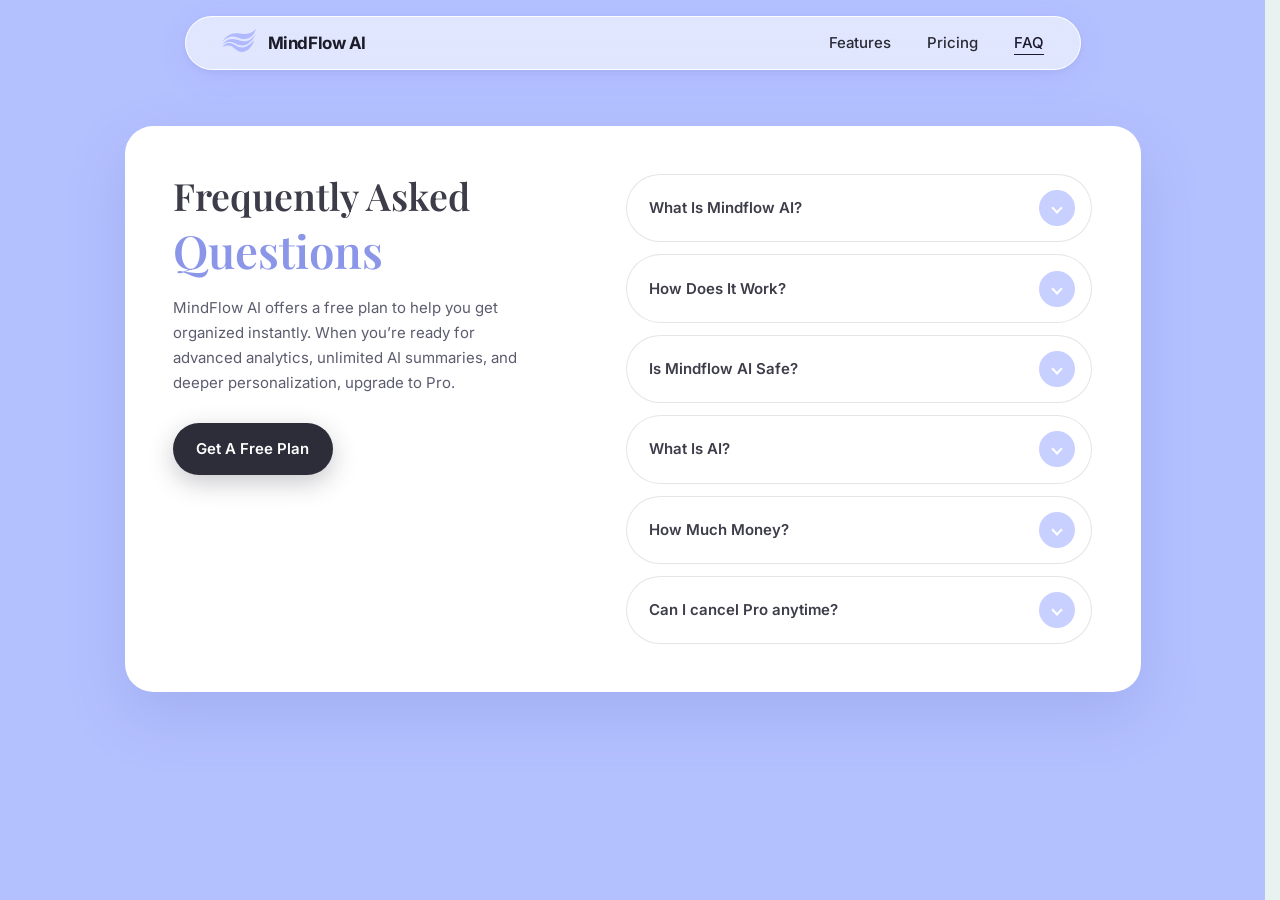
==== faq.html @ 8a4a2164 "first commit" ====
<!DOCTYPE html>
<!--
  FAQ page — intro on the left, accordion on the right (stacks on small screens).
  Uses native <details>/<summary> so open/close works without JavaScript.
  Shared header + button styles: styles.css; purple page background + card: faq.css.
-->
<html lang="en">
  <head>
    <meta charset="UTF-8" />
    <meta name="viewport" content="width=device-width, initial-scale=1.0" />
    <title>FAQ — MindFlow AI</title>
    <link rel="preconnect" href="https://fonts.googleapis.com" />
    <link rel="preconnect" href="https://fonts.gstatic.com" crossorigin />
    <link
      href="https://fonts.googleapis.com/css2?family=Inter:wght@400;500;600;700&family=Playfair+Display:ital,wght@0,500;0,600;0,700;1,500&display=swap"
      rel="stylesheet"
    />
    <link rel="stylesheet" href="styles.css" />
    <!-- after styles.css so FAQ page can override body background -->
    <link rel="stylesheet" href="faq.css" />
  </head>
  <!-- page-faq = swap body background and hook FAQ-only rules -->
  <body class="page-faq">
    <header class="site-header" id="top">
      <div class="header-inner">
        <a href="index.html#top" class="logo-link">
          <!-- decorative wave icon; “MindFlow AI” text carries the name for screen readers -->
          <span class="logo-mark" aria-hidden="true">
            <img
              class="logo-img"
              src="resources/logo.svg"
              alt=""
              width="44"
              height="36"
              decoding="async"
            />
          </span>
          <span class="logo-text">MindFlow AI</span>
        </a>
        <nav class="nav-primary" aria-label="Main">
          <ul class="nav-list">
            <li><a href="index.html#services">Features</a></li>
            <li><a href="price.html">Pricing</a></li>
            <!-- this page -->
            <li><a href="faq.html" aria-current="page">FAQ</a></li>
          </ul>
        </nav>
      </div>
    </header>

    <main class="faq-main">
      <!-- container class comes from styles.css (padding + max-width); faq-shell tweaks max-width -->
      <div class="faq-shell container">
        <!-- one big white card; CSS grid splits intro vs accordion from 900px up -->
        <div class="faq-card">
          <div class="faq-intro">
            <!-- two spans = two lines + different colors (serif from --font-serif in :root) -->
            <h1 class="faq-page-title">
              <span class="faq-title-line1">Frequently Asked</span>
              <span class="faq-title-line2">Questions</span>
            </h1>
            <p class="faq-lead">
              MindFlow AI offers a free plan to help you get organized instantly. When you’re ready for advanced
              analytics, unlimited AI summaries, and deeper personalization, upgrade to Pro.
            </p>
            <!-- sends people to the signup strip on the home page -->
            <a href="index.html#cta" class="btn btn--primary">Get A Free Plan</a>
          </div>

          <!-- region label helps screen readers jump to the Q&A block -->
          <div class="faq-list" role="region" aria-label="Frequently asked questions">
            <!-- [open] on <details> is what drives the round → rounded rectangle + rotated chevron -->
            <details class="faq-item">
              <summary class="faq-summary">
                <span class="faq-q">What Is Mindflow AI?</span>
                <!-- chevron is visual only; summary itself is the accessible control -->
                <span class="faq-toggle" aria-hidden="true"><span class="faq-chevron"></span></span>
              </summary>
              <div class="faq-answer">
                <p>
                  MindFlow AI is a study assistant that connects to your courses and materials to summarize content,
                  build flashcards, quizzes, and a clear weekly plan so you spend less time organizing and more time
                  learning.
                </p>
              </div>
            </details>

            <!-- rest of the FAQ rows = same idea: summary + hidden answer until you click -->
            <details class="faq-item">
              <summary class="faq-summary">
                <span class="faq-q">How Does It Work?</span>
                <span class="faq-toggle" aria-hidden="true"><span class="faq-chevron"></span></span>
              </summary>
              <div class="faq-answer">
                <p>
                  You add your syllabi, notes, or uploads. The assistant structures deadlines, highlights what to study
                  next, and answers questions based on your own materials—not generic web answers.
                </p>
              </div>
            </details>

            <details class="faq-item">
              <summary class="faq-summary">
                <span class="faq-q">Is Mindflow AI Safe?</span>
                <span class="faq-toggle" aria-hidden="true"><span class="faq-chevron"></span></span>
              </summary>
              <div class="faq-answer">
                <p>
                  Your data is encrypted in transit and stored with industry-standard practices. We don’t sell your
                  content to advertisers, and you can delete your account and data at any time from settings.
                </p>
              </div>
            </details>

            <details class="faq-item">
              <summary class="faq-summary">
                <span class="faq-q">What Is AI?</span>
                <span class="faq-toggle" aria-hidden="true"><span class="faq-chevron"></span></span>
              </summary>
              <div class="faq-answer">
                <p>
                  Here, “AI” means models that read and summarize your study materials and generate practice questions
                  and plans. You stay in control: you can edit, dismiss, or regenerate anything the assistant suggests.
                </p>
              </div>
            </details>

            <details class="faq-item">
              <summary class="faq-summary">
                <span class="faq-q">How Much Money?</span>
                <span class="faq-toggle" aria-hidden="true"><span class="faq-chevron"></span></span>
              </summary>
              <div class="faq-answer">
                <p>
                  The free plan covers core organization and a limited number of AI actions each month. Pro unlocks
                  unlimited summaries, advanced analytics, and deeper personalization—see the Pricing section on the home
                  page for current rates.
                </p>
              </div>
            </details>

            <details class="faq-item">
              <summary class="faq-summary">
                <span class="faq-q">Can I cancel Pro anytime?</span>
                <span class="faq-toggle" aria-hidden="true"><span class="faq-chevron"></span></span>
              </summary>
              <div class="faq-answer">
                <p>
                  Yes. You can downgrade to the free plan whenever you like; you’ll keep access to Pro features until the
                  end of your billing period.
                </p>
              </div>
            </details>
          </div>
        </div>
      </div>
    </main>
  </body>
</html>
---- styles.css ----
/* width/height now include content + padding + border, which makes layouts easier and more predictable.*/
*,
*::before,
*::after {
  box-sizing: border-box;
}

/* shared colors and spacing tokens — change :root to restyle the whole page */
:root {
  --font-sans: "Inter", system-ui, sans-serif;
  --font-serif: "Playfair Display", Georgia, serif;
  --color-text: #1a1a2e;
  --color-muted: #5c5c6f;
  --color-white: #fff;
  --lavender: #e8e4f3;
  --mint: #d4f4ec;
  --blue-soft: #d6e8ff;
  --pink-soft: #fde8f0;
  --purple-tint: #c4b5fd;
  --accent-dark: #2d2d3a;
  --shadow-soft: 0 20px 50px rgba(99, 102, 241, 0.12);
  --radius: 16px;
  --radius-lg: 24px;
  --header-h: 72px;
  --mesh-base-color: #f5f8fc;
  --ease-out-soft: cubic-bezier(0.22, 1, 0.36, 1);
  --ease-spring: cubic-bezier(0.34, 1.3, 0.64, 1);
  --duration-reveal: 0.7s;
  --duration-fast: 0.22s;
}

@keyframes anim-slide-up {
  from {
    transform: translateY(1.35rem);
  }
  to {
    transform: translateY(0);
  }
}

@keyframes anim-slide-scale {
  from {
    transform: translateY(1rem) scale(0.98);
  }
  to {
    transform: translateY(0) scale(1);
  }
}

@keyframes about-avatar-hover-breathe {
  0%,
  100% {
    transform: translateY(0);
  }
  50% {
    transform: translateY(-8px);
  }
}

/* smooth scroll when you click anchor links */
html {
  scroll-behavior: smooth;
  /* same tone as the top of the page gradient — avoids a hairline at the viewport edge */
  background-color: #e8f3f0;
  min-height: 100%;
  /* keeps viewport width stable when switching long vs short pages (no header “jump”) */
  scrollbar-gutter: stable;
}

@supports not (scrollbar-gutter: stable) {
  html {
    overflow-y: scroll;
  }
}

/* page background: smooth base gradient + soft blobs (top radial kept inside the viewport so it doesn’t seam) */
body {
  margin: 0;
  min-height: 100vh;
  font-family: var(--font-sans);
  font-size: 1rem;
  line-height: 1.6;
  color: var(--color-text);
  background-color: #e8f3f0;
  /* one mesh for the whole page (header + main); hero no longer adds a second layer on top */
  background-image:
    radial-gradient(ellipse 120% 95% at 50% 8%, rgba(125, 211, 252, 0.36), transparent 62%),
    radial-gradient(ellipse 85% 65% at 28% 20%, rgba(196, 181, 253, 0.2), transparent 55%),
    radial-gradient(ellipse 80% 58% at 82% 32%, rgba(125, 211, 252, 0.18), transparent 52%),
    radial-gradient(ellipse 72% 58% at 8% 28%, rgba(233, 213, 255, 0.4), transparent 52%),
    radial-gradient(ellipse 78% 62% at 94% 22%, rgba(251, 207, 232, 0.44), transparent 52%),
    radial-gradient(ellipse 100% 75% at 50% 108%, rgba(186, 230, 253, 0.38), transparent 58%),
    radial-gradient(ellipse 58% 48% at 18% 88%, rgba(125, 211, 252, 0.34), transparent 48%),
    radial-gradient(circle at 48% 40%, rgba(110, 231, 183, 0.4), transparent 52%),
    radial-gradient(ellipse 50% 45% at 82% 72%, rgba(196, 181, 253, 0.32), transparent 46%),
    linear-gradient(125deg, #d8f5ec 0%, #e8eefc 45%, #f0e9fb 100%);
  background-repeat: no-repeat;
  background-size: 100% 100%;
}

img {
  max-width: 100%;
  height: auto;
  display: block;
}

a {
  color: inherit;
  text-decoration: none;
}

a:hover {
  text-decoration: underline;
}

/* keeps content from stretching too wide on big monitors + side padding on phone */
.container {
  width: 100%;
  max-width: 1120px;
  margin-inline: auto;
  padding-inline: 1.25rem;
}

/* sticky area: transparent so the floating pill reads clearly */
.site-header#top {
  position: sticky;
  top: 0;
  z-index: 100;
  padding: 1rem 1.25rem;
  background: transparent;
}

/* centered glass “pill” bar */
.header-inner {
  display: flex;
  flex-direction: column;
  align-items: flex-start;
  gap: 1rem;
  width: 100%;
  max-width: min(56rem, calc(100% - 0.5rem));
  margin-inline: auto;
  padding: 0.75rem clamp(1.25rem, 4vw, 2.25rem);
  min-height: 0;

  background: rgba(255, 255, 255, 0.6);
  backdrop-filter: blur(10px);
  -webkit-backdrop-filter: blur(10px);
  border: 1px solid rgba(255, 255, 255, 0.9);
  border-radius: 9999px;
  box-shadow:
    0 8px 32px rgba(99, 102, 241, 0.1),
    0 2px 8px rgba(15, 23, 42, 0.06);
}

.logo-link {
  display: inline-flex;
  align-items: center;
  gap: 0.75rem;
  color: var(--color-text);
  position: relative;
  text-decoration: none;
}

.logo-link:hover {
  text-decoration: none;
  color: var(--color-muted);
}

.logo-mark {
  display: flex;
  align-items: center;
  flex-shrink: 0;
  line-height: 0;
}

.logo-img {
  display: block;
  height: 28px;
  width: auto;
}

/* brand name — bold sans-serif like the reference */
.logo-text {
  font-family: var(--font-sans);
  font-size: 1.0625rem;
  font-weight: 700;
  letter-spacing: -0.025em;
  line-height: 1;
  color: #1c1c28;
}

.nav-primary .nav-list {
  list-style: none;
  margin: 0;
  padding: 0;
  display: flex;
  flex-wrap: wrap;
  align-items: center;
  gap: 0.5rem clamp(1.5rem, 4vw, 2.25rem);
}

.nav-primary .nav-list > li > a {
  position: relative;
  font-size: 0.9375rem;
  font-weight: 500;
  color: #2a2a35;
  text-decoration: none;
  transition: color var(--duration-fast) ease;
}

/* underline animation on hover (pseudo element trick) */
.nav-primary .nav-list > li > a::after {
  content: "";
  position: absolute;
  left: 0;
  bottom: -0.2em;
  width: 100%;
  height: 1px;
  background: currentColor;
  transform: scaleX(0);
  transform-origin: left center;
  transition: transform 0.28s cubic-bezier(0.22, 1, 0.36, 1);
}

.nav-primary .nav-list > li > a:hover,
.nav-primary .nav-list > li > a:focus-visible {
  color: #14141c;
  text-decoration: none;
}

.nav-primary .nav-list > li > a:hover::after,
.nav-primary .nav-list > li > a:focus-visible::after {
  transform: scaleX(1);
}

@media (prefers-reduced-motion: reduce) {
  .nav-primary .nav-list > li > a::after {
    transition-duration: 0.01ms;
  }

  .hero-title,
  .hero-lead,
  .hero-actions,
  .hero-mockup {
    animation: none !important;
    transform: none !important;
  }

  [data-reveal],
  [data-reveal-stagger] > .about-card,
  [data-reveal-stagger] > .feature-card {
    animation: none !important;
    transform: none !important;
    transition: none !important;
  }

  .about-card:hover,
  .feature-card:hover,
  .demo-video-wrap:hover,
  .hero-mockup:hover img {
    transform: none;
  }

  .feature-card:hover .feature-visual img {
    transform: none;
  }

  .section.section--about#about .about-card:hover .about-avatar img {
    animation: none !important;
    transform: none;
  }

  .testimonial-card {
    transition: none;
  }

  .footer-links a:hover {
    transform: none;
  }
}

/* default vertical spacing for each big section */
.section {
  position: relative;
  padding-block: 3.5rem;
}

/* section headings — clamp() so font grows a bit on wider screens */
.section-title {
  font-family: var(--font-serif);
  font-size: clamp(1.75rem, 4vw, 2.25rem);
  font-weight: 600;
  text-align: center;
  margin: 0 0 2rem;
  line-height: 1.2;
}

.section-title--on-tint {
  color: var(--color-text);
}

/* hero: hide overflow so wide content doesnt cause sideways scroll */
.section.section--hero#hero {
  padding-block: 2.5rem 2.75rem;
  overflow: hidden;
}

/* content above the hero background */
.hero-layout {
  position: relative;
  z-index: 1;
  display: flex;
  flex-direction: column;
  gap: 2.5rem;
  align-items: stretch;
}

.hero-copy {
  position: relative;
}

.hero-title {
  font-family: var(--font-serif);
  font-size: clamp(2rem, 6vw, 3rem);
  font-weight: 600;
  line-height: 1.15;
  margin: 0 0 1rem;
  animation: anim-slide-up 0.75s var(--ease-out-soft) 0.08s both;
}

.hero-lead {
  margin: 0 0 1.75rem;
  font-size: 1.0625rem;
  color: var(--color-muted);
  max-width: 36ch;
  animation: anim-slide-up 0.75s var(--ease-out-soft) 0.2s both;
}

.hero-actions {
  display: flex;
  flex-wrap: wrap;
  gap: 0.75rem;
  align-items: center;
  animation: anim-slide-up 0.75s var(--ease-out-soft) 0.32s both;
}

.btn {
  display: inline-flex;
  align-items: center;
  justify-content: center;
  padding: 0.75rem 1.35rem;
  font-weight: 600;
  font-size: 0.9375rem;
  border-radius: 999px;
  border: 2px solid transparent;
  cursor: pointer;
  transition:
    transform 0.28s var(--ease-out-soft),
    box-shadow 0.28s var(--ease-out-soft),
    background 0.28s ease,
    color 0.28s ease,
    border-color 0.28s ease;
}

.btn:hover {
  text-decoration: none;
  transform: translateY(-2px);
}

.btn:active {
  transform: translateY(0);
  transition-duration: 0.1s;
}

.btn--primary {
  background: var(--accent-dark);
  color: var(--color-white);
  box-shadow: 0 8px 24px rgba(45, 45, 58, 0.25);
}

.btn--primary:hover,
.btn--primary:focus-visible {
  background: #9747ff;
  box-shadow: 0 12px 28px rgba(151, 71, 255, 0.35);
}

.btn--ghost {
  background: transparent;
  color: var(--accent-dark);
  border-color: rgba(45, 45, 58, 0.25);
}

.btn--ghost:hover,
.btn--ghost:focus-visible {
  color: #9747ff;
  border-color: #9747ff;
  background: transparent;
}

.btn--large {
  padding: 0.9rem 2rem;
  font-size: 1rem;
}

.hero-mockup {
  position: relative;
  margin: 0;
  animation: anim-slide-scale 0.95s var(--ease-out-soft) 0.38s both;
}

.hero-mockup img {
  width: 100%;
  height: auto;
  border-radius: var(--radius-lg);
  box-shadow: var(--shadow-soft);
  border: 1px solid rgba(99, 102, 241, 0.1);
  transition:
    transform 0.5s var(--ease-out-soft),
    box-shadow 0.5s var(--ease-out-soft);
}

.hero-mockup:hover img {
  transform: translateY(-4px) scale(1.01);
  box-shadow: 0 28px 60px rgba(99, 102, 241, 0.18);
}

/* student life section — a little tinted bg, tighter padding than other sections */
.section.section--about#about {
  background: linear-gradient(180deg, transparent, rgba(232, 228, 243, 0.18));
  padding-block: 1.5rem;
}

.section.section--about#about .section-title {
  margin-bottom: 1.125rem;
}

.about-grid {
  display: flex;
  flex-direction: column;
  gap: 1rem;
  margin-bottom: 1.25rem;
}

.about-card {
  background: var(--color-white);
  border-radius: var(--radius-lg);
  padding: 1.25rem 1.25rem 1.35rem;
  text-align: center;
  box-shadow: 0 12px 40px rgba(99, 102, 241, 0.08);
  border: 1px solid rgba(255, 255, 255, 0.8);
  transition:
    transform 0.4s var(--ease-out-soft),
    box-shadow 0.4s var(--ease-out-soft);
}

.about-card:hover {
  transform: translateY(-6px);
  box-shadow: 0 20px 48px rgba(99, 102, 241, 0.14);
}

.about-avatar {
  display: flex;
  justify-content: center;
  margin-bottom: 0.5rem;
  line-height: 0;
}

.about-avatar img {
  display: block;
  width: auto;
  height: auto;
  max-width: 100%;
  max-height: min(160px, 42vw);
  object-fit: contain;
}

@media (prefers-reduced-motion: no-preference) {
  .section.section--about#about .about-avatar img {
    transform-origin: center bottom;
    transition: transform 0.4s var(--ease-out-soft);
  }

  .section.section--about#about .about-card:hover .about-avatar img {
    animation: about-avatar-hover-breathe 1.35s ease-in-out infinite;
  }

  .section.section--about#about .about-card:nth-child(2):hover .about-avatar img {
    animation-delay: 0.2s;
  }

  .section.section--about#about .about-card:nth-child(3):hover .about-avatar img {
    animation-delay: 0.4s;
  }
}

.about-card-title {
  font-family: var(--font-serif);
  font-size: 1.125rem;
  margin: 0 0 0.5rem;
}

.about-card-text {
  margin: 0;
  font-size: 0.9375rem;
  color: var(--color-muted);
}

.about-outro {
  text-align: center;
  max-width: 52ch;
  margin: 0 auto;
  color: var(--color-muted);
  font-size: 1rem;
}

/* testimonials: full width purple bar */
.testimonials-block {
  width: 100%;
  margin-top: 2rem;
  padding-block: 2.5rem 2rem;
  padding-inline: 0;
  background: linear-gradient(135deg, #e9e0ff, #ddd6fe);
  border-radius: 0;
}

.testimonials-row {
  display: flex;
  flex-direction: column;
  gap: 1.25rem;
}

.testimonial-card {
  margin: 0;
  background: var(--color-white);
  border-radius: var(--radius);
  padding: 1.25rem;
  box-shadow: 0 8px 24px rgba(91, 33, 182, 0.08);
  transition: box-shadow 0.35s var(--ease-out-soft);
}

.testimonial-card:hover {
  box-shadow: 0 12px 28px rgba(91, 33, 182, 0.11);
}

.testimonial-photo {
  width: 100%;
  aspect-ratio: 4 / 3;
  object-fit: cover;
  object-position: center top;
  border-radius: 12px;
  margin-bottom: 1rem;
}

/* name above the quote */
.testimonial-card figcaption strong {
  display: block;
  margin-bottom: 0.35rem;
}

.testimonial-card figcaption p {
  margin: 0;
  font-size: 0.875rem;
  color: var(--color-muted);
}

/* services section — tighter top padding to sit closer to student life; no bottom padding because CTA follows */
.section.section--services#services {
  padding-block-end: 0;
  padding-block-start: 2.25rem;
}

.features-grid {
  display: flex;
  flex-direction: column;
  gap: 1.25rem;
  margin-bottom: 3rem;
}

/* feature cards all same purple-ish style with shadow so they pop */
.feature-card {
  display: flex;
  flex-direction: column;
  align-items: stretch;
  min-width: 0;
  background: linear-gradient(155deg, #ebe4ff 0%, #e2e8ff 42%, #dde8f7 100%);
  border-radius: var(--radius-lg);
  padding: 1.25rem 1.5rem 1.5rem;
  border: 1px solid rgba(79, 70, 229, 0.2);
  box-shadow: 0 10px 36px rgba(67, 56, 202, 0.14);
  position: relative;
  overflow: hidden;
  transition:
    transform 0.4s var(--ease-out-soft),
    box-shadow 0.4s var(--ease-out-soft),
    border-color 0.35s ease;
}

.feature-card:hover {
  transform: translateY(-6px);
  box-shadow: 0 18px 44px rgba(67, 56, 202, 0.2);
  border-color: rgba(79, 70, 229, 0.35);
}

.feature-visual {
  display: flex;
  align-items: center;
  justify-content: center;
  align-self: center;
  width: fit-content;
  max-width: 100%;
  margin-bottom: 0.875rem;
  flex-shrink: 0;
}

.feature-visual img {
  display: block;
  width: auto;
  height: auto;
  max-width: 100%;
  object-fit: contain;
  transition: transform 0.45s var(--ease-spring);
}

.feature-card:hover .feature-visual img {
  transform: scale(1.06);
}

.feature-title {
  font-family: var(--font-serif);
  font-size: 1.2rem;
  margin: 0 0 0.5rem;
  width: 100%;
  min-width: 0;
}

.feature-text {
  margin: 0;
  font-size: 0.9375rem;
  color: var(--color-muted);
  width: 100%;
  min-width: 0;
}

.demo-block {
  text-align: center;
  margin-bottom: 3rem;
}

.demo-title {
  font-family: var(--font-serif);
  font-size: clamp(1.35rem, 3.5vw, 1.75rem);
  font-weight: 600;
  margin: 0 0 1.5rem;
}

/* 16:10 box so the video doesnt jump when it plays */
.demo-video-wrap {
  position: relative;
  width: 100%;
  max-width: 720px;
  margin-inline: auto;
  aspect-ratio: 16 / 10;
  border-radius: var(--radius-lg);
  overflow: hidden;
  box-shadow: var(--shadow-soft);
  background: #0f0f14;
  transition:
    transform 0.45s var(--ease-out-soft),
    box-shadow 0.45s var(--ease-out-soft);
}

.demo-video-wrap:hover {
  transform: translateY(-3px);
  box-shadow: 0 24px 56px rgba(99, 102, 241, 0.2);
}

/* fill the 16:10 frame so native controls (from the controls attribute) stay visible — not clipped by overflow */
.demo-video {
  position: absolute;
  inset: 0;
  width: 100%;
  height: 100%;
  object-fit: cover;
  display: block;
}

/* start free strip — full width, big padding */
.cta-block {
  position: relative;
  width: 100%;
  text-align: center;
  padding-block: clamp(4rem, 10vw, 6.5rem);
  padding-inline: 0;
  overflow: hidden;
}

/* colorful blobs behind the CTA text */
.cta-glow {
  position: absolute;
  inset: -30%;
  background: radial-gradient(circle at 50% 50%, rgba(110, 231, 183, 0.48), transparent 55%),
    radial-gradient(circle at 20% 80%, rgba(125, 211, 252, 0.42), transparent 45%),
    radial-gradient(circle at 88% 18%, rgba(251, 207, 232, 0.28), transparent 42%),
    radial-gradient(ellipse 90% 70% at 50% 115%, rgba(186, 230, 253, 0.35), transparent 55%),
    radial-gradient(circle at 72% 65%, rgba(196, 181, 253, 0.22), transparent 48%);
  z-index: 0;
}

.cta-inner {
  position: relative;
  z-index: 1;
}

.cta-title {
  font-family: var(--font-serif);
  font-size: clamp(1.5rem, 4vw, 2rem);
  margin: 0 0 0.75rem;
}

.cta-text {
  margin: 0 auto 1.5rem;
  max-width: 42ch;
  color: var(--color-muted);
}

/* footer */
.site-footer#footer {
  background: rgba(244, 246, 252, 0.72);
  backdrop-filter: blur(14px);
  -webkit-backdrop-filter: blur(14px);
  border-top: 1px solid rgba(99, 102, 241, 0.1);
  padding-top: 0;
}

.footer-grid {
  display: flex;
  flex-direction: column;
  gap: 2rem;
  padding-block: 2.5rem;
}

.footer-heading {
  font-size: 0.8125rem;
  font-weight: 700;
  text-transform: uppercase;
  letter-spacing: 0.06em;
  margin: 0 0 0.75rem;
  color: var(--color-text);
}

.footer-links {
  list-style: none;
  margin: 0;
  padding: 0;
}

/* space between list items — the + selector means "li that comes right after another li" */
.footer-links li + li {
  margin-top: 0.45rem;
}

.footer-links a {
  font-size: 0.9375rem;
  color: var(--color-muted);
  transition: color var(--duration-fast) ease, transform var(--duration-fast) var(--ease-out-soft);
  display: inline-block;
}

.footer-links a:hover {
  color: var(--color-text);
  transform: translateX(3px);
}

.footer-bottom {
  border-top: 1px solid rgba(0, 0, 0, 0.06);
  padding-block: 1.5rem;
  background: rgba(255, 255, 255, 0.5);
}

.footer-bottom-inner {
  display: flex;
  flex-direction: column;
  gap: 1rem;
  align-items: center;
  text-align: center;
}

.footer-contact {
  margin: 0;
  font-size: 0.9375rem;
  color: var(--color-muted);
}

.footer-contact .sep {
  margin-inline: 0.35rem;
}

.social-list {
  list-style: none;
  margin: 0;
  padding: 0;
  display: flex;
  flex-wrap: wrap;
  gap: 0.75rem 1.25rem;
  justify-content: center;
}

.social-link {
  font-size: 0.875rem;
  font-weight: 500;
  color: var(--color-text);
  transition: color var(--duration-fast) ease;
}

.social-link:hover {
  color: var(--color-muted);
}

/* scroll-triggered slide-up: view() timeline (no JS); falls back to visible content if unsupported */
@keyframes reveal-in-view {
  from {
    transform: translateY(1.75rem);
  }
  to {
    transform: translateY(0);
  }
}

@keyframes reveal-in-view-stagger {
  from {
    transform: translateY(1.5rem);
  }
  to {
    transform: translateY(0);
  }
}

@media (prefers-reduced-motion: no-preference) {
  @supports (animation-timeline: view()) {
    [data-reveal] {
      animation: reveal-in-view linear both;
      animation-timeline: view(block);
      animation-range: entry 0% cover 38%;
    }

    [data-reveal-stagger] > .about-card,
    [data-reveal-stagger] > .feature-card {
      animation: reveal-in-view-stagger linear both;
      animation-timeline: view(block);
    }

    [data-reveal-stagger] > .about-card:nth-child(1),
    [data-reveal-stagger] > .feature-card:nth-child(1) {
      animation-range: entry 0% cover 40%;
    }

    [data-reveal-stagger] > .about-card:nth-child(2),
    [data-reveal-stagger] > .feature-card:nth-child(2) {
      animation-range: entry 12% cover 48%;
    }

    [data-reveal-stagger] > .about-card:nth-child(3),
    [data-reveal-stagger] > .feature-card:nth-child(3) {
      animation-range: entry 24% cover 56%;
    }

    [data-reveal-stagger] > .feature-card:nth-child(4) {
      animation-range: entry 32% cover 62%;
    }
  }
}

/* from 640px: header in a row, about cards side by side, 2 column features */
@media (min-width: 640px) {
  .header-inner {
    flex-direction: row;
    align-items: center;
    justify-content: space-between;
    min-height: 3.25rem;
  }

  .about-grid {
    flex-direction: row;
    flex-wrap: wrap;
    justify-content: center;
  }

  .about-card {
    flex: 1 1 calc(50% - 1rem);
    min-width: 220px;
    max-width: 320px;
  }

  .testimonials-row {
    flex-direction: row;
    flex-wrap: wrap;
    justify-content: center;
  }

  .testimonial-card {
    flex: 1 1 calc(50% - 1rem);
    max-width: 340px;
  }

  .features-grid {
    display: grid;
    grid-template-columns: repeat(2, 1fr);
    gap: 1.25rem;
  }
}

/* desktop: more section padding, hero side by side, 4 col footer */
@media (min-width: 900px) {
  .section {
    padding-block: 5rem;
  }

  .section.section--services#services {
    padding-block-end: 0;
    padding-block-start: 2.5rem;
  }

  .section.section--hero#hero {
    padding-block: 4rem 3.75rem;
  }

  .section.section--about#about {
    padding-block: 2rem;
  }

  .hero-layout {
    flex-direction: row;
    align-items: center;
    gap: 3rem;
  }

  .hero-copy {
    flex: 1 1 45%;
  }

  .hero-mockup {
    flex: 1 1 50%;
  }

  .about-grid {
    flex-wrap: nowrap;
  }

  .about-card {
    flex: 1 1 0;
    max-width: none;
  }

  .testimonials-block {
    padding-block: 3rem 2.5rem;
  }

  .testimonials-row {
    flex-wrap: nowrap;
    gap: 1.5rem;
  }

  .testimonial-card {
    flex: 1 1 0;
    max-width: none;
  }

  .footer-grid {
    display: grid;
    grid-template-columns: repeat(4, 1fr);
    gap: 2rem;
  }

  .footer-bottom-inner {
    flex-direction: row;
    justify-content: space-between;
    text-align: left;
  }
}

/* a bit more padding on very wide screens */
@media (min-width: 1100px) {
  .container {
    padding-inline: 2rem;
  }

  .site-header#top {
    padding-inline: 2rem;
  }
}
---- faq.css ----
/*
  Styles for faq.html.

  Topics touched here:
  - “You are here” nav styling (matches price.css / aria-current pattern)
  - Page-specific body background (#b4c1ff) — kills the mesh gradient from styles.css
  - CSS grid on .faq-card: one column on phones, two columns from 900px (intro | accordion)
  - <details>/<summary>: pill shape when closed, slightly squarer when [open]
  - WebKit hides the default disclosure triangle; we draw our own circle + chevron
  - Chevron centered with position absolute + translate(-50%, -50%) on the inner span
  - .faq-toggle rotates 180° when open so the arrow points up

  Load styles.css first for header, fonts, and .btn.
*/

/* current page link = full opacity + underline visible (same trick as price.css) */
.page-faq .nav-primary .nav-list > li > a[aria-current="page"] {
  color: var(--color-text);
}

.page-faq .nav-primary .nav-list > li > a[aria-current="page"]::after {
  transform: scaleX(1);
}

/* solid periwinkle instead of the landing page’s layered radial gradients */
body.page-faq {
  background-color: #b4c1ff;
  background-image: none;
}

.faq-main {
  padding-block: 2rem 3.5rem;
  padding-inline: 1.25rem;
}

/* slightly narrower than .container’s 1120px so the card doesn’t feel stretched */
.faq-shell {
  max-width: 1080px;
}

/*
  FAQ “sheet”: one-column grid on small screens (intro stacks above the accordion).
  Padding uses clamp() so it grows smoothly with viewport width — no media query for that.
  From 900px, @media below adds a second column (intro | list).
*/
.faq-card {
  background: var(--color-white);
  border-radius: 28px;
  padding: clamp(1.75rem, 4vw, 3rem);
  box-shadow: 0 24px 60px rgba(80, 90, 180, 0.18);
  display: grid;
  gap: 2.5rem;
}

/* keeps the heading + paragraph from spanning the full wide card on desktop */
.faq-intro {
  max-width: 36ch;
}

.faq-page-title {
  margin: 0 0 1.25rem;
  font-family: var(--font-serif);
  font-weight: 600;
  line-height: 1.15;
}

/* Title sizes track the screen with vw inside clamp — readable on phones, capped on large screens */
.faq-title-line1 {
  display: block;
  font-size: clamp(1.75rem, 4vw, 2.35rem);
  color: #3d3d4a;
  font-weight: 600;
}

.faq-title-line2 {
  display: block;
  font-size: clamp(2.15rem, 5vw, 2.85rem);
  color: #8b96e8;
  font-weight: 600;
  margin-top: 0.15em;
}

.faq-lead {
  margin: 0 0 1.75rem;
  font-size: 0.9375rem;
  color: var(--color-muted);
  line-height: 1.65;
}

/* vertical stack of disclosure widgets */
.faq-list {
  display: flex;
  flex-direction: column;
  gap: 0.75rem;
  min-width: 0;
}

/* closed state = pill; open state = larger radius so the answer doesn’t look squeezed */
.faq-item {
  border-radius: 999px;
  border: 1px solid rgba(45, 45, 58, 0.12);
  background: var(--color-white);
  overflow: hidden;
}

.faq-item[open] {
  border-radius: 1.25rem;
}

/* flex row: question text grows, chevron button stays fixed width */
.faq-summary {
  list-style: none;
  display: flex;
  align-items: center;
  justify-content: space-between;
  gap: 1rem;
  padding: 0.95rem 1rem 0.95rem 1.35rem;
  cursor: pointer;
  font-size: 0.9375rem;
  font-weight: 600;
  color: #3d3d4a;
}

/* Chrome/Safari default marker off — we replace it with .faq-toggle */
.faq-summary::-webkit-details-marker {
  display: none;
}

.faq-q {
  text-align: left;
  flex: 1;
  min-width: 0;
}

/*
  Accordion “animation”: only the chevron button moves.
  transition on .faq-toggle + rotate when <details> is [open] → smooth 180° flip (arrow down → up).
*/
.faq-toggle {
  position: relative;
  flex-shrink: 0;
  width: 36px;
  height: 36px;
  border-radius: 50%;
  background: #c8d0ff;
  transition: transform 0.25s ease;
}

.faq-item[open] .faq-toggle {
  transform: rotate(180deg);
}

/* tiny L-shaped borders, rotated → looks like a down chevron; dead-centered in the circle */
.faq-chevron {
  position: absolute;
  left: 50%;
  top: 50%;
  width: 8px;
  height: 8px;
  box-sizing: border-box;
  border-right: 2px solid var(--color-white);
  border-bottom: 2px solid var(--color-white);
  transform: translate(-50%, -50%) rotate(45deg);
}

.faq-answer {
  padding: 0 1.35rem 1.15rem;
  margin-top: -0.25rem;
  font-size: 0.875rem;
  color: var(--color-muted);
  line-height: 1.6;
}

.faq-answer p {
  margin: 0;
}

/*
  Responsive layout — from 900px up:
  - Main vertical padding breathes a bit more on desktop.
  - .faq-card switches from a single column (stacked intro + accordion) to two columns:
    intro on the left, questions on the right (grid-template-columns).
*/
@media (min-width: 900px) {
  .faq-main {
    padding-block: 2.5rem 4rem;
  }

  .faq-card {
    grid-template-columns: minmax(240px, 1fr) minmax(0, 1.15fr);
    align-items: start;
    gap: 3rem;
  }
}

/* Wider viewports: a touch more horizontal padding so the card isn’t glued to the screen edge */
@media (min-width: 1100px) {
  .faq-main {
    padding-inline: 2rem;
  }
}
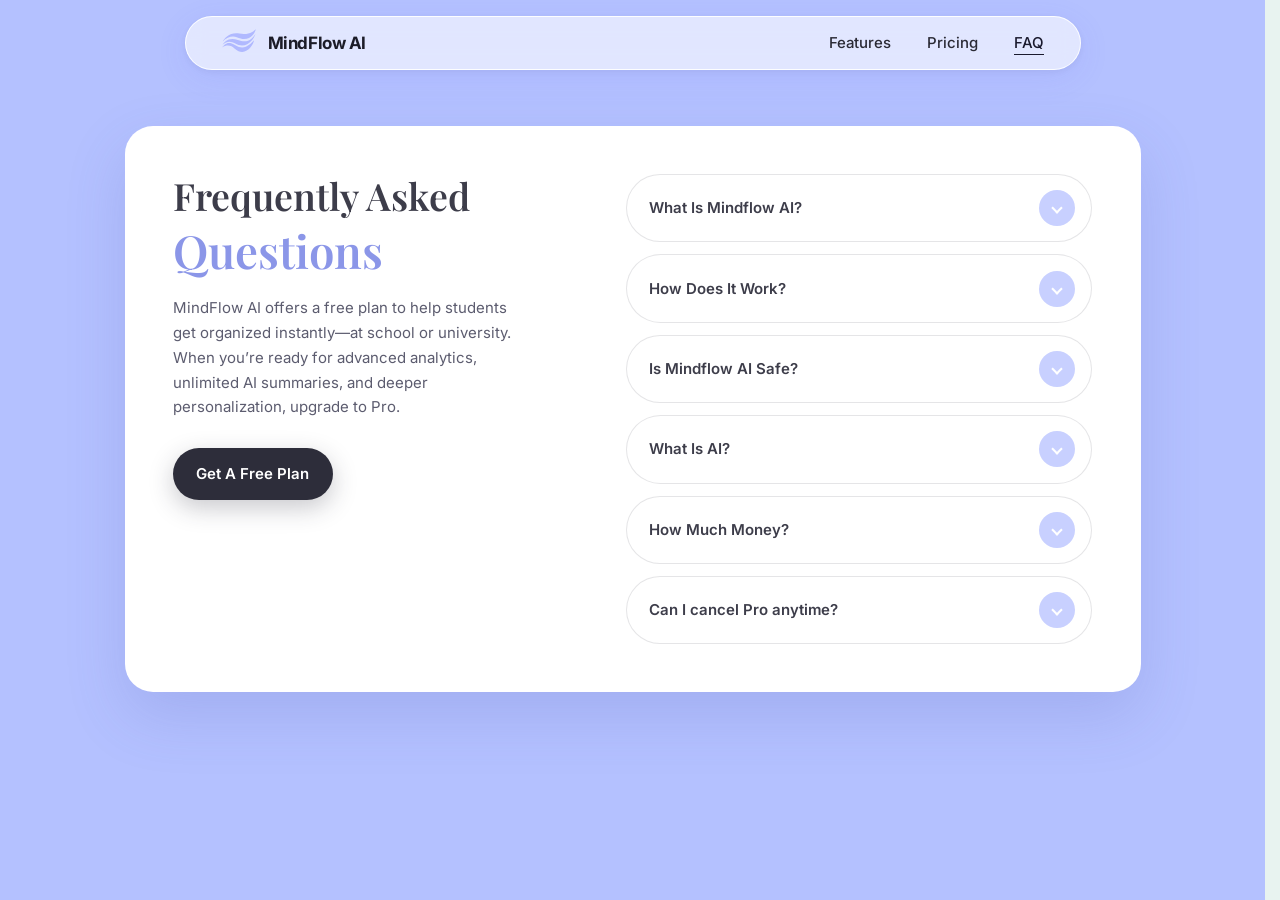
==== commit f460898b: "Keywords" ====
--- a/faq.html
+++ b/faq.html
@@ -8,16 +8,24 @@
   <head>
     <meta charset="UTF-8" />
     <meta name="viewport" content="width=device-width, initial-scale=1.0" />
-    <title>FAQ — MindFlow AI</title>
+    <title>FAQ — MindFlow AI for Students</title>
+    <meta
+      name="description"
+      content="FAQ for students using MindFlow AI: studying with flashcards and quizzes, schedule help, the AI assistant, safety, plans, and pricing."
+    />
+    <meta
+      name="keywords"
+      content="AI, studying, learning, student, assistant, schedule, quizzes, flashcards, personalised approach, academic performance, university, school, time management, teacher, MindFlow AI, FAQ"
+    />
     <link rel="preconnect" href="https://fonts.googleapis.com" />
     <link rel="preconnect" href="https://fonts.gstatic.com" crossorigin />
     <link
       href="https://fonts.googleapis.com/css2?family=Inter:wght@400;500;600;700&family=Playfair+Display:ital,wght@0,500;0,600;0,700;1,500&display=swap"
       rel="stylesheet"
     />
-    <link rel="stylesheet" href="styles.css" />
+    <link rel="stylesheet" href="styles/styles.css" />
     <!-- after styles.css so FAQ page can override body background -->
-    <link rel="stylesheet" href="faq.css" />
+    <link rel="stylesheet" href="styles/faq.css" />
   </head>
   <!-- page-faq = swap body background and hook FAQ-only rules -->
   <body class="page-faq">
@@ -29,7 +37,7 @@
             <img
               class="logo-img"
               src="resources/logo.svg"
-              alt=""
+              alt="MindFlow AI logo"
               width="44"
               height="36"
               decoding="async"
@@ -53,22 +61,22 @@
       <div class="faq-shell container">
         <!-- one big white card; CSS grid splits intro vs accordion from 900px up -->
         <div class="faq-card">
-          <div class="faq-intro">
+          <section class="faq-intro" aria-labelledby="faq-page-title">
             <!-- two spans = two lines + different colors (serif from --font-serif in :root) -->
-            <h1 class="faq-page-title">
+            <h1 id="faq-page-title" class="faq-page-title">
               <span class="faq-title-line1">Frequently Asked</span>
               <span class="faq-title-line2">Questions</span>
             </h1>
             <p class="faq-lead">
-              MindFlow AI offers a free plan to help you get organized instantly. When you’re ready for advanced
-              analytics, unlimited AI summaries, and deeper personalization, upgrade to Pro.
+              MindFlow AI offers a free plan to help students get organized instantly—at school or university. When
+              you’re ready for advanced analytics, unlimited AI summaries, and deeper personalization, upgrade to Pro.
             </p>
             <!-- sends people to the signup strip on the home page -->
             <a href="index.html#cta" class="btn btn--primary">Get A Free Plan</a>
-          </div>
+          </section>
 
           <!-- region label helps screen readers jump to the Q&A block -->
-          <div class="faq-list" role="region" aria-label="Frequently asked questions">
+          <section class="faq-list" role="region" aria-label="Frequently asked questions">
             <!-- [open] on <details> is what drives the round → rounded rectangle + rotated chevron -->
             <details class="faq-item">
               <summary class="faq-summary">
@@ -80,7 +88,7 @@
                 <p>
                   MindFlow AI is a study assistant that connects to your courses and materials to summarize content,
                   build flashcards, quizzes, and a clear weekly plan so you spend less time organizing and more time
-                  learning.
+                  learning—supporting steady academic performance over the term.
                 </p>
               </div>
             </details>
@@ -94,7 +102,8 @@
               <div class="faq-answer">
                 <p>
                   You add your syllabi, notes, or uploads. The assistant structures deadlines, highlights what to study
-                  next, and answers questions based on your own materials—not generic web answers.
+                  next, and answers questions based on your own materials—not generic web answers—so your studying lines
+                  up with what teachers assign.
                 </p>
               </div>
             </details>
@@ -151,7 +160,7 @@
                 </p>
               </div>
             </details>
-          </div>
+          </section>
         </div>
       </div>
     </main>
--- a/styles/styles.css
+++ b/styles/styles.css
@@ -0,0 +1,1003 @@
+/* width/height now include content + padding + border, which makes layouts easier and more predictable.*/
+*,
+*::before,
+*::after {
+  box-sizing: border-box;
+}
+
+/* shared colors and spacing tokens — change :root to restyle the whole page */
+:root {
+  --font-sans: "Inter", system-ui, sans-serif;
+  --font-serif: "Playfair Display", Georgia, serif;
+  --color-text: #1a1a2e;
+  --color-muted: #5c5c6f;
+  --color-white: #fff;
+  --lavender: #e8e4f3;
+  --mint: #d4f4ec;
+  --blue-soft: #d6e8ff;
+  --pink-soft: #fde8f0;
+  --purple-tint: #c4b5fd;
+  --accent-dark: #2d2d3a;
+  --shadow-soft: 0 20px 50px rgba(99, 102, 241, 0.12);
+  --radius: 16px;
+  --radius-lg: 24px;
+  --header-h: 72px;
+  --mesh-base-color: #f5f8fc;
+  --ease-out-soft: cubic-bezier(0.22, 1, 0.36, 1);
+  --ease-spring: cubic-bezier(0.34, 1.3, 0.64, 1);
+  --duration-reveal: 0.7s;
+  --duration-fast: 0.22s;
+}
+
+@keyframes anim-slide-up {
+  from {
+    transform: translateY(1.35rem);
+  }
+  to {
+    transform: translateY(0);
+  }
+}
+
+@keyframes anim-slide-scale {
+  from {
+    transform: translateY(1rem) scale(0.98);
+  }
+  to {
+    transform: translateY(0) scale(1);
+  }
+}
+
+@keyframes about-avatar-hover-breathe {
+  0%,
+  100% {
+    transform: translateY(0);
+  }
+  50% {
+    transform: translateY(-8px);
+  }
+}
+
+/* smooth scroll when you click anchor links */
+html {
+  scroll-behavior: smooth;
+  /* same tone as the top of the page gradient — avoids a hairline at the viewport edge */
+  background-color: #e8f3f0;
+  min-height: 100%;
+  /* keeps viewport width stable when switching long vs short pages (no header “jump”) */
+  scrollbar-gutter: stable;
+}
+
+@supports not (scrollbar-gutter: stable) {
+  html {
+    overflow-y: scroll;
+  }
+}
+
+/* page background: smooth base gradient + soft blobs (top radial kept inside the viewport so it doesn’t seam) */
+body {
+  margin: 0;
+  min-height: 100vh;
+  font-family: var(--font-sans);
+  font-size: 1rem;
+  line-height: 1.6;
+  color: var(--color-text);
+  background-color: #e8f3f0;
+  /* one mesh for the whole page (header + main); hero no longer adds a second layer on top */
+  background-image:
+    radial-gradient(ellipse 120% 95% at 50% 8%, rgba(125, 211, 252, 0.36), transparent 62%),
+    radial-gradient(ellipse 85% 65% at 28% 20%, rgba(196, 181, 253, 0.2), transparent 55%),
+    radial-gradient(ellipse 80% 58% at 82% 32%, rgba(125, 211, 252, 0.18), transparent 52%),
+    radial-gradient(ellipse 72% 58% at 8% 28%, rgba(233, 213, 255, 0.4), transparent 52%),
+    radial-gradient(ellipse 78% 62% at 94% 22%, rgba(251, 207, 232, 0.44), transparent 52%),
+    radial-gradient(ellipse 100% 75% at 50% 108%, rgba(186, 230, 253, 0.38), transparent 58%),
+    radial-gradient(ellipse 58% 48% at 18% 88%, rgba(125, 211, 252, 0.34), transparent 48%),
+    radial-gradient(circle at 48% 40%, rgba(110, 231, 183, 0.4), transparent 52%),
+    radial-gradient(ellipse 50% 45% at 82% 72%, rgba(196, 181, 253, 0.32), transparent 46%),
+    linear-gradient(125deg, #d8f5ec 0%, #e8eefc 45%, #f0e9fb 100%);
+  background-repeat: no-repeat;
+  background-size: 100% 100%;
+}
+
+img {
+  max-width: 100%;
+  height: auto;
+  display: block;
+}
+
+a {
+  color: inherit;
+  text-decoration: none;
+}
+
+a:hover {
+  text-decoration: underline;
+}
+
+/* keeps content from stretching too wide on big monitors + side padding on phone */
+.container {
+  width: 100%;
+  max-width: 1120px;
+  margin-inline: auto;
+  padding-inline: 1.25rem;
+}
+
+/* sticky area: transparent so the floating pill reads clearly */
+.site-header#top {
+  position: sticky;
+  top: 0;
+  z-index: 100;
+  padding: 1rem 1.25rem;
+  background: transparent;
+}
+
+/* centered glass “pill” bar */
+.header-inner {
+  display: flex;
+  flex-direction: column;
+  align-items: flex-start;
+  gap: 1rem;
+  width: 100%;
+  max-width: min(56rem, calc(100% - 0.5rem));
+  margin-inline: auto;
+  padding: 0.75rem clamp(1.25rem, 4vw, 2.25rem);
+  min-height: 0;
+
+  background: rgba(255, 255, 255, 0.6);
+  backdrop-filter: blur(10px);
+  -webkit-backdrop-filter: blur(10px);
+  border: 1px solid rgba(255, 255, 255, 0.9);
+  border-radius: 9999px;
+  box-shadow:
+    0 8px 32px rgba(99, 102, 241, 0.1),
+    0 2px 8px rgba(15, 23, 42, 0.06);
+}
+
+.logo-link {
+  display: inline-flex;
+  align-items: center;
+  gap: 0.75rem;
+  color: var(--color-text);
+  position: relative;
+  text-decoration: none;
+}
+
+.logo-link:hover {
+  text-decoration: none;
+  color: var(--color-muted);
+}
+
+.logo-mark {
+  display: flex;
+  align-items: center;
+  flex-shrink: 0;
+  line-height: 0;
+}
+
+.logo-img {
+  display: block;
+  height: 28px;
+  width: auto;
+}
+
+/* brand name — bold sans-serif like the reference */
+.logo-text {
+  font-family: var(--font-sans);
+  font-size: 1.0625rem;
+  font-weight: 700;
+  letter-spacing: -0.025em;
+  line-height: 1;
+  color: #1c1c28;
+}
+
+.nav-primary .nav-list {
+  list-style: none;
+  margin: 0;
+  padding: 0;
+  display: flex;
+  flex-wrap: wrap;
+  align-items: center;
+  gap: 0.5rem clamp(1.5rem, 4vw, 2.25rem);
+}
+
+.nav-primary .nav-list > li > a {
+  position: relative;
+  font-size: 0.9375rem;
+  font-weight: 500;
+  color: #2a2a35;
+  text-decoration: none;
+  transition: color var(--duration-fast) ease;
+}
+
+/* underline animation on hover (pseudo element trick) */
+.nav-primary .nav-list > li > a::after {
+  content: "";
+  position: absolute;
+  left: 0;
+  bottom: -0.2em;
+  width: 100%;
+  height: 1px;
+  background: currentColor;
+  transform: scaleX(0);
+  transform-origin: left center;
+  transition: transform 0.28s cubic-bezier(0.22, 1, 0.36, 1);
+}
+
+.nav-primary .nav-list > li > a:hover,
+.nav-primary .nav-list > li > a:focus-visible {
+  color: #14141c;
+  text-decoration: none;
+}
+
+.nav-primary .nav-list > li > a:hover::after,
+.nav-primary .nav-list > li > a:focus-visible::after {
+  transform: scaleX(1);
+}
+
+@media (prefers-reduced-motion: reduce) {
+  .nav-primary .nav-list > li > a::after {
+    transition-duration: 0.01ms;
+  }
+
+  .hero-title,
+  .hero-lead,
+  .hero-actions,
+  .hero-mockup {
+    animation: none !important;
+    transform: none !important;
+  }
+
+  [data-reveal],
+  [data-reveal-stagger] > .about-card,
+  [data-reveal-stagger] > .feature-card {
+    animation: none !important;
+    transform: none !important;
+    transition: none !important;
+  }
+
+  .about-card:hover,
+  .feature-card:hover,
+  .demo-video-wrap:hover,
+  .hero-mockup:hover img {
+    transform: none;
+  }
+
+  .feature-card:hover .feature-visual img {
+    transform: none;
+  }
+
+  .section.section--about#about .about-card:hover .about-avatar img {
+    animation: none !important;
+    transform: none;
+  }
+
+  .testimonial-card {
+    transition: none;
+  }
+
+  .footer-links a:hover {
+    transform: none;
+  }
+}
+
+/* default vertical spacing for each big section */
+.section {
+  position: relative;
+  padding-block: 3.5rem;
+}
+
+/* section headings — clamp() so font grows a bit on wider screens */
+.section-title {
+  font-family: var(--font-serif);
+  font-size: clamp(1.75rem, 4vw, 2.25rem);
+  font-weight: 600;
+  text-align: center;
+  margin: 0 0 2rem;
+  line-height: 1.2;
+}
+
+.section-title--on-tint {
+  color: var(--color-text);
+}
+
+/* hero: hide overflow so wide content doesnt cause sideways scroll */
+.section.section--hero#hero {
+  padding-block: 2.5rem 2.75rem;
+  overflow: hidden;
+}
+
+/* content above the hero background */
+.hero-layout {
+  position: relative;
+  z-index: 1;
+  display: flex;
+  flex-direction: column;
+  gap: 2.5rem;
+  align-items: stretch;
+}
+
+.hero-copy {
+  position: relative;
+}
+
+.hero-title {
+  font-family: var(--font-serif);
+  font-size: clamp(2rem, 6vw, 3rem);
+  font-weight: 600;
+  line-height: 1.15;
+  margin: 0 0 1rem;
+  animation: anim-slide-up 0.75s var(--ease-out-soft) 0.08s both;
+}
+
+.hero-lead {
+  margin: 0 0 1.75rem;
+  font-size: 1.0625rem;
+  color: var(--color-muted);
+  max-width: 36ch;
+  animation: anim-slide-up 0.75s var(--ease-out-soft) 0.2s both;
+}
+
+.hero-actions {
+  display: flex;
+  flex-wrap: wrap;
+  gap: 0.75rem;
+  align-items: center;
+  animation: anim-slide-up 0.75s var(--ease-out-soft) 0.32s both;
+}
+
+.btn {
+  display: inline-flex;
+  align-items: center;
+  justify-content: center;
+  padding: 0.75rem 1.35rem;
+  font-weight: 600;
+  font-size: 0.9375rem;
+  border-radius: 999px;
+  border: 2px solid transparent;
+  cursor: pointer;
+  transition:
+    transform 0.28s var(--ease-out-soft),
+    box-shadow 0.28s var(--ease-out-soft),
+    background 0.28s ease,
+    color 0.28s ease,
+    border-color 0.28s ease;
+}
+
+.btn:hover {
+  text-decoration: none;
+  transform: translateY(-2px);
+}
+
+.btn:active {
+  transform: translateY(0);
+  transition-duration: 0.1s;
+}
+
+.btn--primary {
+  background: var(--accent-dark);
+  color: var(--color-white);
+  box-shadow: 0 8px 24px rgba(45, 45, 58, 0.25);
+}
+
+.btn--primary:hover,
+.btn--primary:focus-visible {
+  background: #9747ff;
+  box-shadow: 0 12px 28px rgba(151, 71, 255, 0.35);
+}
+
+.btn--ghost {
+  background: transparent;
+  color: var(--accent-dark);
+  border-color: rgba(45, 45, 58, 0.25);
+}
+
+.btn--ghost:hover,
+.btn--ghost:focus-visible {
+  color: #9747ff;
+  border-color: #9747ff;
+  background: transparent;
+}
+
+.btn--large {
+  padding: 0.9rem 2rem;
+  font-size: 1rem;
+}
+
+.hero-mockup {
+  position: relative;
+  margin: 0;
+  animation: anim-slide-scale 0.95s var(--ease-out-soft) 0.38s both;
+}
+
+.hero-mockup img {
+  width: 100%;
+  height: auto;
+  border-radius: var(--radius-lg);
+  box-shadow: var(--shadow-soft);
+  border: 1px solid rgba(99, 102, 241, 0.1);
+  transition:
+    transform 0.5s var(--ease-out-soft),
+    box-shadow 0.5s var(--ease-out-soft);
+}
+
+.hero-mockup:hover img {
+  transform: translateY(-4px) scale(1.01);
+  box-shadow: 0 28px 60px rgba(99, 102, 241, 0.18);
+}
+
+/* student life section — a little tinted bg, tighter padding than other sections */
+.section.section--about#about {
+  background: linear-gradient(180deg, transparent, rgba(232, 228, 243, 0.18));
+  padding-block: 1.5rem;
+}
+
+.section.section--about#about .section-title {
+  margin-bottom: 1.125rem;
+}
+
+.about-grid {
+  display: flex;
+  flex-direction: column;
+  gap: 1rem;
+  margin-bottom: 1.25rem;
+}
+
+.about-card {
+  background: var(--color-white);
+  border-radius: var(--radius-lg);
+  padding: 1.25rem 1.25rem 1.35rem;
+  text-align: center;
+  box-shadow: 0 12px 40px rgba(99, 102, 241, 0.08);
+  border: 1px solid rgba(255, 255, 255, 0.8);
+  transition:
+    transform 0.4s var(--ease-out-soft),
+    box-shadow 0.4s var(--ease-out-soft);
+}
+
+.about-card:hover {
+  transform: translateY(-6px);
+  box-shadow: 0 20px 48px rgba(99, 102, 241, 0.14);
+}
+
+.about-avatar {
+  display: flex;
+  justify-content: center;
+  margin-bottom: 0.5rem;
+  line-height: 0;
+}
+
+.about-avatar img {
+  display: block;
+  width: auto;
+  height: auto;
+  max-width: 100%;
+  max-height: min(160px, 42vw);
+  object-fit: contain;
+}
+
+@media (prefers-reduced-motion: no-preference) {
+  .section.section--about#about .about-avatar img {
+    transform-origin: center bottom;
+    transition: transform 0.4s var(--ease-out-soft);
+  }
+
+  .section.section--about#about .about-card:hover .about-avatar img {
+    animation: about-avatar-hover-breathe 1.35s ease-in-out infinite;
+  }
+
+  .section.section--about#about .about-card:nth-child(2):hover .about-avatar img {
+    animation-delay: 0.2s;
+  }
+
+  .section.section--about#about .about-card:nth-child(3):hover .about-avatar img {
+    animation-delay: 0.4s;
+  }
+}
+
+.about-card-title {
+  font-family: var(--font-serif);
+  font-size: 1.125rem;
+  margin: 0 0 0.5rem;
+}
+
+.about-card-text {
+  margin: 0;
+  font-size: 0.9375rem;
+  color: var(--color-muted);
+}
+
+.about-outro {
+  text-align: center;
+  max-width: 52ch;
+  margin: 0 auto;
+  color: var(--color-muted);
+  font-size: 1rem;
+}
+
+/* testimonials: full width purple bar */
+.testimonials-block {
+  width: 100%;
+  margin-top: 2rem;
+  padding-block: 2.5rem 2rem;
+  padding-inline: 0;
+  background: linear-gradient(135deg, #e9e0ff, #ddd6fe);
+  border-radius: 0;
+}
+
+.testimonials-row {
+  display: flex;
+  flex-direction: column;
+  gap: 1.25rem;
+}
+
+.testimonial-card {
+  margin: 0;
+  background: var(--color-white);
+  border-radius: var(--radius);
+  padding: 1.25rem;
+  box-shadow: 0 8px 24px rgba(91, 33, 182, 0.08);
+  transition: box-shadow 0.35s var(--ease-out-soft);
+}
+
+.testimonial-card:hover {
+  box-shadow: 0 12px 28px rgba(91, 33, 182, 0.11);
+}
+
+.testimonial-photo {
+  width: 100%;
+  aspect-ratio: 4 / 3;
+  object-fit: cover;
+  object-position: center top;
+  border-radius: 12px;
+  margin-bottom: 1rem;
+}
+
+/* name above the quote */
+.testimonial-card figcaption strong {
+  display: block;
+  margin-bottom: 0.35rem;
+}
+
+.testimonial-card figcaption p {
+  margin: 0;
+  font-size: 0.875rem;
+  color: var(--color-muted);
+}
+
+/* services section — tighter top padding to sit closer to student life; no bottom padding because CTA follows */
+.section.section--services#services {
+  padding-block-end: 0;
+  padding-block-start: 2.25rem;
+}
+
+.features-grid {
+  display: flex;
+  flex-direction: column;
+  gap: 1.25rem;
+  margin-bottom: 3rem;
+}
+
+/* feature cards all same purple-ish style with shadow so they pop */
+.feature-card {
+  display: flex;
+  flex-direction: column;
+  align-items: stretch;
+  min-width: 0;
+  background: linear-gradient(155deg, #ebe4ff 0%, #e2e8ff 42%, #dde8f7 100%);
+  border-radius: var(--radius-lg);
+  padding: 1.25rem 1.5rem 1.5rem;
+  border: 1px solid rgba(79, 70, 229, 0.2);
+  box-shadow: 0 10px 36px rgba(67, 56, 202, 0.14);
+  position: relative;
+  overflow: hidden;
+  transition:
+    transform 0.4s var(--ease-out-soft),
+    box-shadow 0.4s var(--ease-out-soft),
+    border-color 0.35s ease;
+}
+
+.feature-card:hover {
+  transform: translateY(-6px);
+  box-shadow: 0 18px 44px rgba(67, 56, 202, 0.2);
+  border-color: rgba(79, 70, 229, 0.35);
+}
+
+.feature-visual {
+  display: flex;
+  align-items: center;
+  justify-content: center;
+  align-self: center;
+  width: fit-content;
+  max-width: 100%;
+  margin-bottom: 0.875rem;
+  flex-shrink: 0;
+}
+
+.feature-visual img {
+  display: block;
+  width: auto;
+  height: auto;
+  max-width: 100%;
+  object-fit: contain;
+  transition: transform 0.45s var(--ease-spring);
+}
+
+.feature-card:hover .feature-visual img {
+  transform: scale(1.06);
+}
+
+.feature-title {
+  font-family: var(--font-serif);
+  font-size: 1.2rem;
+  margin: 0 0 0.5rem;
+  width: 100%;
+  min-width: 0;
+}
+
+.feature-text {
+  margin: 0;
+  font-size: 0.9375rem;
+  color: var(--color-muted);
+  width: 100%;
+  min-width: 0;
+}
+
+.demo-block {
+  text-align: center;
+  margin-bottom: 3rem;
+}
+
+.demo-title {
+  font-family: var(--font-serif);
+  font-size: clamp(1.35rem, 3.5vw, 1.75rem);
+  font-weight: 600;
+  margin: 0 0 1.5rem;
+}
+
+/* 16:10 box so the video doesnt jump when it plays */
+.demo-video-wrap {
+  position: relative;
+  width: 100%;
+  max-width: 720px;
+  margin-inline: auto;
+  aspect-ratio: 16 / 10;
+  border-radius: var(--radius-lg);
+  overflow: hidden;
+  box-shadow: var(--shadow-soft);
+  background: #0f0f14;
+  transition:
+    transform 0.45s var(--ease-out-soft),
+    box-shadow 0.45s var(--ease-out-soft);
+}
+
+.demo-video-wrap:hover {
+  transform: translateY(-3px);
+  box-shadow: 0 24px 56px rgba(99, 102, 241, 0.2);
+}
+
+/* fill the 16:10 frame so native controls (from the controls attribute) stay visible — not clipped by overflow */
+.demo-video {
+  position: absolute;
+  inset: 0;
+  width: 100%;
+  height: 100%;
+  object-fit: cover;
+  display: block;
+}
+
+/* start free strip — full width, big padding */
+.cta-block {
+  position: relative;
+  width: 100%;
+  text-align: center;
+  padding-block: clamp(4rem, 10vw, 6.5rem);
+  padding-inline: 0;
+  overflow: hidden;
+}
+
+/* colorful blobs behind the CTA text */
+.cta-glow {
+  position: absolute;
+  inset: -30%;
+  background: radial-gradient(circle at 50% 50%, rgba(110, 231, 183, 0.48), transparent 55%),
+    radial-gradient(circle at 20% 80%, rgba(125, 211, 252, 0.42), transparent 45%),
+    radial-gradient(circle at 88% 18%, rgba(251, 207, 232, 0.28), transparent 42%),
+    radial-gradient(ellipse 90% 70% at 50% 115%, rgba(186, 230, 253, 0.35), transparent 55%),
+    radial-gradient(circle at 72% 65%, rgba(196, 181, 253, 0.22), transparent 48%);
+  z-index: 0;
+}
+
+.cta-inner {
+  position: relative;
+  z-index: 1;
+}
+
+.cta-title {
+  font-family: var(--font-serif);
+  font-size: clamp(1.5rem, 4vw, 2rem);
+  margin: 0 0 0.75rem;
+}
+
+.cta-text {
+  margin: 0 auto 1.5rem;
+  max-width: 42ch;
+  color: var(--color-muted);
+}
+
+/* footer */
+.site-footer#footer {
+  background: rgba(244, 246, 252, 0.72);
+  backdrop-filter: blur(14px);
+  -webkit-backdrop-filter: blur(14px);
+  border-top: 1px solid rgba(99, 102, 241, 0.1);
+  padding-top: 0;
+}
+
+.footer-grid {
+  display: flex;
+  flex-direction: column;
+  gap: 2rem;
+  padding-block: 2.5rem;
+}
+
+.footer-heading {
+  font-size: 0.8125rem;
+  font-weight: 700;
+  text-transform: uppercase;
+  letter-spacing: 0.06em;
+  margin: 0 0 0.75rem;
+  color: var(--color-text);
+}
+
+.footer-links {
+  list-style: none;
+  margin: 0;
+  padding: 0;
+}
+
+/* space between list items — the + selector means "li that comes right after another li" */
+.footer-links li + li {
+  margin-top: 0.45rem;
+}
+
+.footer-links a {
+  font-size: 0.9375rem;
+  color: var(--color-muted);
+  transition: color var(--duration-fast) ease, transform var(--duration-fast) var(--ease-out-soft);
+  display: inline-block;
+}
+
+.footer-links a:hover {
+  color: var(--color-text);
+  transform: translateX(3px);
+}
+
+.footer-bottom {
+  border-top: 1px solid rgba(0, 0, 0, 0.06);
+  padding-block: 1.5rem;
+  background: rgba(255, 255, 255, 0.5);
+}
+
+.footer-bottom-inner {
+  display: flex;
+  flex-direction: column;
+  gap: 1rem;
+  align-items: center;
+  text-align: center;
+}
+
+.footer-contact {
+  margin: 0;
+  font-size: 0.9375rem;
+  color: var(--color-muted);
+}
+
+.footer-contact .sep {
+  margin-inline: 0.35rem;
+}
+
+.social-list {
+  list-style: none;
+  margin: 0;
+  padding: 0;
+  display: flex;
+  flex-wrap: wrap;
+  gap: 0.75rem 1.25rem;
+  justify-content: center;
+}
+
+.social-link {
+  font-size: 0.875rem;
+  font-weight: 500;
+  color: var(--color-text);
+  transition: color var(--duration-fast) ease;
+}
+
+.social-link:hover {
+  color: var(--color-muted);
+}
+
+/* scroll-triggered slide-up: view() timeline (no JS); falls back to visible content if unsupported */
+@keyframes reveal-in-view {
+  from {
+    transform: translateY(1.75rem);
+  }
+  to {
+    transform: translateY(0);
+  }
+}
+
+@keyframes reveal-in-view-stagger {
+  from {
+    transform: translateY(1.5rem);
+  }
+  to {
+    transform: translateY(0);
+  }
+}
+
+@media (prefers-reduced-motion: no-preference) {
+  @supports (animation-timeline: view()) {
+    [data-reveal] {
+      animation: reveal-in-view linear both;
+      animation-timeline: view(block);
+      animation-range: entry 0% cover 38%;
+    }
+
+    [data-reveal-stagger] > .about-card,
+    [data-reveal-stagger] > .feature-card {
+      animation: reveal-in-view-stagger linear both;
+      animation-timeline: view(block);
+    }
+
+    [data-reveal-stagger] > .about-card:nth-child(1),
+    [data-reveal-stagger] > .feature-card:nth-child(1) {
+      animation-range: entry 0% cover 40%;
+    }
+
+    [data-reveal-stagger] > .about-card:nth-child(2),
+    [data-reveal-stagger] > .feature-card:nth-child(2) {
+      animation-range: entry 12% cover 48%;
+    }
+
+    [data-reveal-stagger] > .about-card:nth-child(3),
+    [data-reveal-stagger] > .feature-card:nth-child(3) {
+      animation-range: entry 24% cover 56%;
+    }
+
+    [data-reveal-stagger] > .feature-card:nth-child(4) {
+      animation-range: entry 32% cover 62%;
+    }
+  }
+}
+
+/* from 640px: header in a row, about cards side by side, 2 column features */
+@media (min-width: 640px) {
+  .header-inner {
+    flex-direction: row;
+    align-items: center;
+    justify-content: space-between;
+    min-height: 3.25rem;
+  }
+
+  .about-grid {
+    flex-direction: row;
+    flex-wrap: wrap;
+    justify-content: center;
+  }
+
+  .about-card {
+    flex: 1 1 calc(50% - 1rem);
+    min-width: 220px;
+    max-width: 320px;
+  }
+
+  .testimonials-row {
+    flex-direction: row;
+    flex-wrap: wrap;
+    justify-content: center;
+  }
+
+  .testimonial-card {
+    flex: 1 1 calc(50% - 1rem);
+    max-width: 340px;
+  }
+
+  .features-grid {
+    display: grid;
+    grid-template-columns: repeat(2, 1fr);
+    gap: 1.25rem;
+  }
+}
+
+/* desktop: more section padding, hero side by side, 4 col footer */
+@media (min-width: 900px) {
+  .section {
+    padding-block: 5rem;
+  }
+
+  .section.section--services#services {
+    padding-block-end: 0;
+    padding-block-start: 2.5rem;
+  }
+
+  .section.section--hero#hero {
+    padding-block: 4rem 3.75rem;
+  }
+
+  .section.section--about#about {
+    padding-block: 2rem;
+  }
+
+  .hero-layout {
+    flex-direction: row;
+    align-items: center;
+    gap: 3rem;
+  }
+
+  .hero-copy {
+    flex: 1 1 45%;
+  }
+
+  .hero-mockup {
+    flex: 1 1 50%;
+  }
+
+  .about-grid {
+    flex-wrap: nowrap;
+  }
+
+  .about-card {
+    flex: 1 1 0;
+    max-width: none;
+  }
+
+  .testimonials-block {
+    padding-block: 3rem 2.5rem;
+  }
+
+  .testimonials-row {
+    flex-wrap: nowrap;
+    gap: 1.5rem;
+  }
+
+  .testimonial-card {
+    flex: 1 1 0;
+    max-width: none;
+  }
+
+  .footer-grid {
+    display: grid;
+    grid-template-columns: repeat(4, 1fr);
+    gap: 2rem;
+  }
+
+  .footer-bottom-inner {
+    flex-direction: row;
+    justify-content: space-between;
+    text-align: left;
+  }
+}
+
+/* a bit more padding on very wide screens */
+@media (min-width: 1100px) {
+  .container {
+    padding-inline: 2rem;
+  }
+
+  .site-header#top {
+    padding-inline: 2rem;
+  }
+}
+
+/* Screen-reader-only heading (e.g. pricing page document title) — no layout impact */
+.visually-hidden {
+  position: absolute;
+  width: 1px;
+  height: 1px;
+  padding: 0;
+  margin: -1px;
+  overflow: hidden;
+  clip: rect(0, 0, 0, 0);
+  white-space: nowrap;
+  border: 0;
+}
--- a/styles/faq.css
+++ b/styles/faq.css
@@ -0,0 +1,201 @@
+/*
+  Styles for faq.html.
+
+  Topics touched here:
+  - “You are here” nav styling (matches price.css / aria-current pattern)
+  - Page-specific body background (#b4c1ff) — kills the mesh gradient from styles.css
+  - CSS grid on .faq-card: one column on phones, two columns from 900px (intro | accordion)
+  - <details>/<summary>: pill shape when closed, slightly squarer when [open]
+  - WebKit hides the default disclosure triangle; we draw our own circle + chevron
+  - Chevron centered with position absolute + translate(-50%, -50%) on the inner span
+  - .faq-toggle rotates 180° when open so the arrow points up
+
+  Load styles.css first for header, fonts, and .btn.
+*/
+
+/* current page link = full opacity + underline visible (same trick as price.css) */
+.page-faq .nav-primary .nav-list > li > a[aria-current="page"] {
+  color: var(--color-text);
+}
+
+.page-faq .nav-primary .nav-list > li > a[aria-current="page"]::after {
+  transform: scaleX(1);
+}
+
+/* solid periwinkle instead of the landing page’s layered radial gradients */
+body.page-faq {
+  background-color: #b4c1ff;
+  background-image: none;
+}
+
+.faq-main {
+  padding-block: 2rem 3.5rem;
+  padding-inline: 1.25rem;
+}
+
+/* slightly narrower than .container’s 1120px so the card doesn’t feel stretched */
+.faq-shell {
+  max-width: 1080px;
+}
+
+/*
+  FAQ “sheet”: one-column grid on small screens (intro stacks above the accordion).
+  Padding uses clamp() so it grows smoothly with viewport width — no media query for that.
+  From 900px, @media below adds a second column (intro | list).
+*/
+.faq-card {
+  background: var(--color-white);
+  border-radius: 28px;
+  padding: clamp(1.75rem, 4vw, 3rem);
+  box-shadow: 0 24px 60px rgba(80, 90, 180, 0.18);
+  display: grid;
+  gap: 2.5rem;
+}
+
+/* keeps the heading + paragraph from spanning the full wide card on desktop */
+.faq-intro {
+  max-width: 36ch;
+}
+
+.faq-page-title {
+  margin: 0 0 1.25rem;
+  font-family: var(--font-serif);
+  font-weight: 600;
+  line-height: 1.15;
+}
+
+/* Title sizes track the screen with vw inside clamp — readable on phones, capped on large screens */
+.faq-title-line1 {
+  display: block;
+  font-size: clamp(1.75rem, 4vw, 2.35rem);
+  color: #3d3d4a;
+  font-weight: 600;
+}
+
+.faq-title-line2 {
+  display: block;
+  font-size: clamp(2.15rem, 5vw, 2.85rem);
+  color: #8b96e8;
+  font-weight: 600;
+  margin-top: 0.15em;
+}
+
+.faq-lead {
+  margin: 0 0 1.75rem;
+  font-size: 0.9375rem;
+  color: var(--color-muted);
+  line-height: 1.65;
+}
+
+/* vertical stack of disclosure widgets */
+.faq-list {
+  display: flex;
+  flex-direction: column;
+  gap: 0.75rem;
+  min-width: 0;
+}
+
+/* closed state = pill; open state = larger radius so the answer doesn’t look squeezed */
+.faq-item {
+  border-radius: 999px;
+  border: 1px solid rgba(45, 45, 58, 0.12);
+  background: var(--color-white);
+  overflow: hidden;
+}
+
+.faq-item[open] {
+  border-radius: 1.25rem;
+}
+
+/* flex row: question text grows, chevron button stays fixed width */
+.faq-summary {
+  list-style: none;
+  display: flex;
+  align-items: center;
+  justify-content: space-between;
+  gap: 1rem;
+  padding: 0.95rem 1rem 0.95rem 1.35rem;
+  cursor: pointer;
+  font-size: 0.9375rem;
+  font-weight: 600;
+  color: #3d3d4a;
+}
+
+/* Chrome/Safari default marker off — we replace it with .faq-toggle */
+.faq-summary::-webkit-details-marker {
+  display: none;
+}
+
+.faq-q {
+  text-align: left;
+  flex: 1;
+  min-width: 0;
+}
+
+/*
+  Accordion “animation”: only the chevron button moves.
+  transition on .faq-toggle + rotate when <details> is [open] → smooth 180° flip (arrow down → up).
+*/
+.faq-toggle {
+  position: relative;
+  flex-shrink: 0;
+  width: 36px;
+  height: 36px;
+  border-radius: 50%;
+  background: #c8d0ff;
+  transition: transform 0.25s ease;
+}
+
+.faq-item[open] .faq-toggle {
+  transform: rotate(180deg);
+}
+
+/* tiny L-shaped borders, rotated → looks like a down chevron; dead-centered in the circle */
+.faq-chevron {
+  position: absolute;
+  left: 50%;
+  top: 50%;
+  width: 8px;
+  height: 8px;
+  box-sizing: border-box;
+  border-right: 2px solid var(--color-white);
+  border-bottom: 2px solid var(--color-white);
+  transform: translate(-50%, -50%) rotate(45deg);
+}
+
+.faq-answer {
+  padding: 0 1.35rem 1.15rem;
+  margin-top: -0.25rem;
+  font-size: 0.875rem;
+  color: var(--color-muted);
+  line-height: 1.6;
+}
+
+.faq-answer p {
+  margin: 0;
+}
+
+/*
+  Responsive layout — from 900px up:
+  - Main vertical padding breathes a bit more on desktop.
+  - .faq-card switches from a single column (stacked intro + accordion) to two columns:
+    intro on the left, questions on the right (grid-template-columns).
+*/
+@media (min-width: 900px) {
+  .faq-main {
+    padding-block: 2.5rem 4rem;
+  }
+
+  .faq-card {
+    grid-template-columns: minmax(240px, 1fr) minmax(0, 1.15fr);
+    align-items: start;
+    gap: 3rem;
+  }
+}
+
+/* Wider viewports: a touch more horizontal padding so the card isn’t glued to the screen edge */
+@media (min-width: 1100px) {
+  .faq-main {
+    padding-inline: 2rem;
+  }
+}
